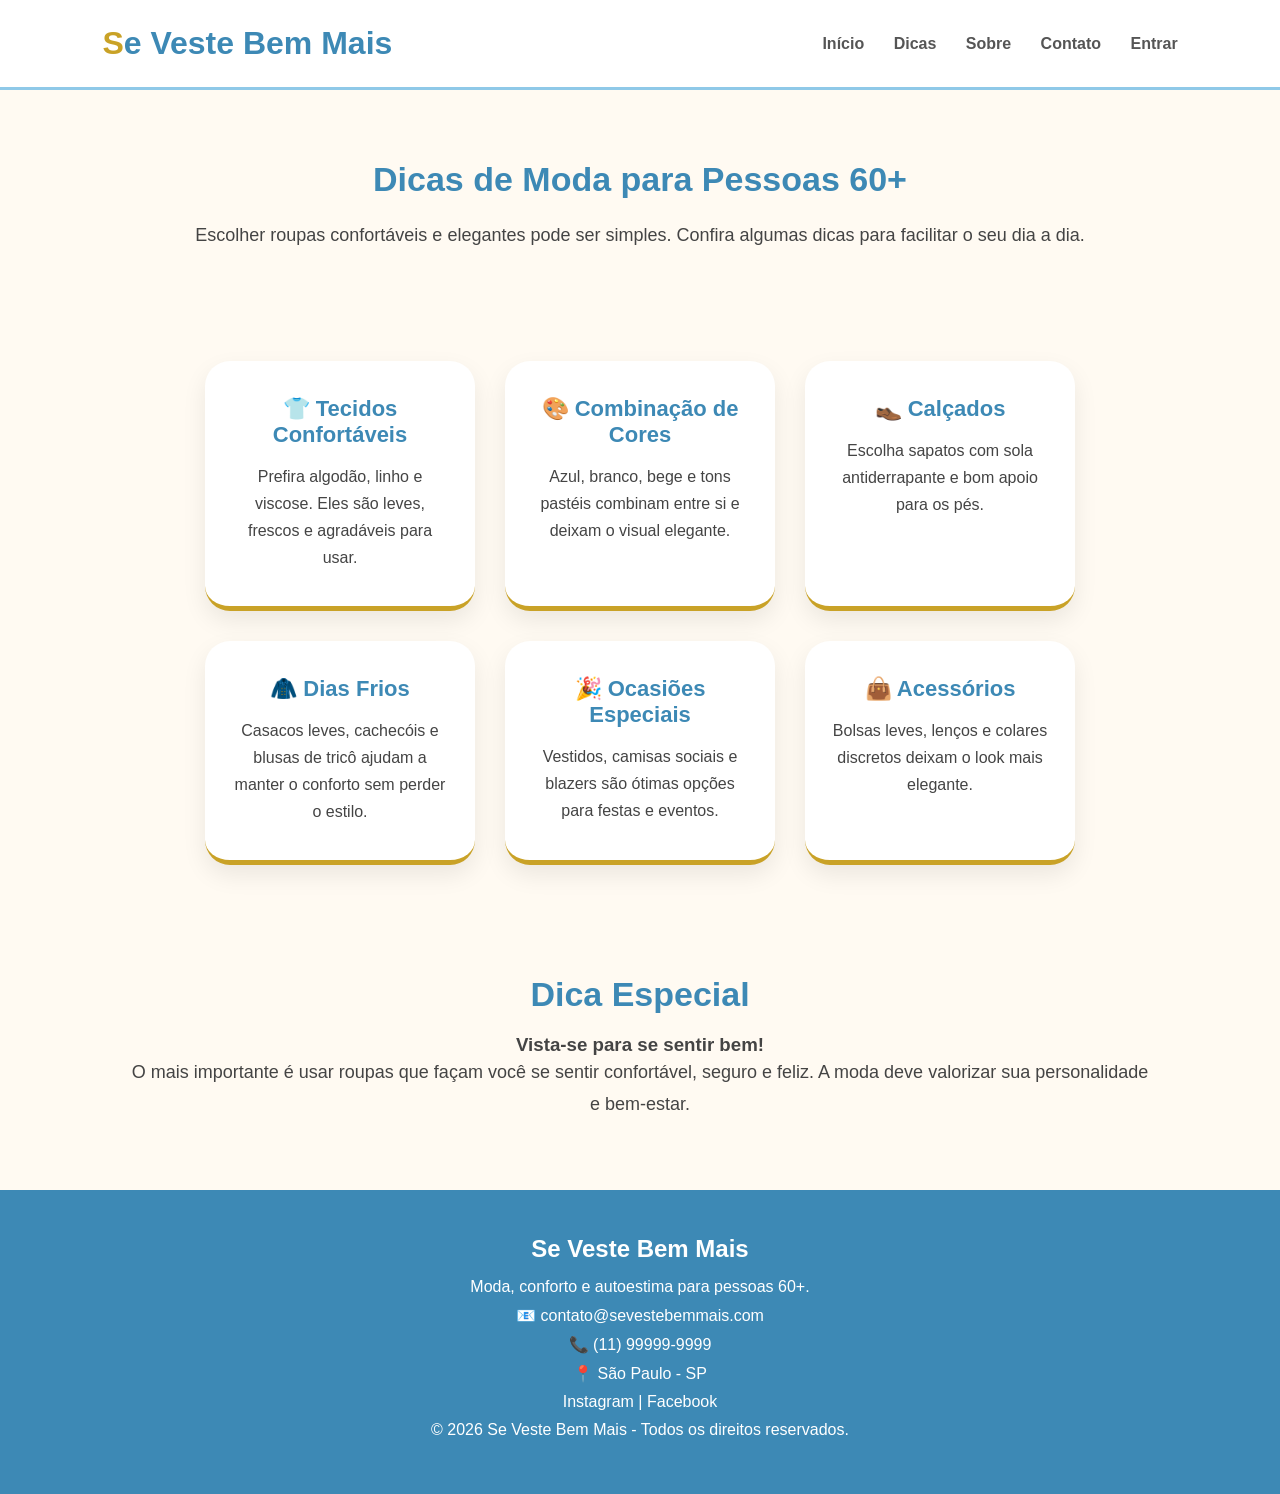
==== dicas.html @ 17ca2b83 "0408" ====
<!DOCTYPE html>
<html lang="pt-BR">
<head>
    <meta charset="UTF-8">
    <meta name="viewport" content="width=device-width, initial-scale=1.0">
    <title>Dicas | Se Veste Bem Mais</title>
    <link rel="stylesheet" href="css/estilo.css">
</head>
<body>

<header>

    <h1>Se Veste Bem Mais</h1>

    <nav>
        <a href="index.html">Início</a>
        <a href="dicas.html">Dicas</a>
        <a href="sobre.html">Sobre</a>
        <a href="index.html#contato">Contato</a>
        <a href="login.html">Entrar</a>
    </nav>

</header>

<section class="sobre">

    <h2>Dicas de Moda para Pessoas 60+</h2>

    <p>
        Escolher roupas confortáveis e elegantes pode ser simples.
        Confira algumas dicas para facilitar o seu dia a dia.
    </p>

</section>

<section class="cards">

    <div class="card">
        <h3>👕 Tecidos Confortáveis</h3>
        <p>
            Prefira algodão, linho e viscose. Eles são leves,
            frescos e agradáveis para usar.
        </p>
    </div>

    <div class="card">
        <h3>🎨 Combinação de Cores</h3>
        <p>
            Azul, branco, bege e tons pastéis combinam entre si e
            deixam o visual elegante.
        </p>
    </div>

    <div class="card">
        <h3>👞 Calçados</h3>
        <p>
            Escolha sapatos com sola antiderrapante e bom apoio
            para os pés.
        </p>
    </div>

    <div class="card">
        <h3>🧥 Dias Frios</h3>
        <p>
            Casacos leves, cachecóis e blusas de tricô ajudam a
            manter o conforto sem perder o estilo.
        </p>
    </div>

    <div class="card">
        <h3>🎉 Ocasiões Especiais</h3>
        <p>
            Vestidos, camisas sociais e blazers são ótimas opções
            para festas e eventos.
        </p>
    </div>

    <div class="card">
        <h3>👜 Acessórios</h3>
        <p>
            Bolsas leves, lenços e colares discretos deixam o look
            mais elegante.
        </p>
    </div>

</section>

<section class="dica">

    <h2>Dica Especial</h2>

    <h3>Vista-se para se sentir bem!</h3>

    <p>
        O mais importante é usar roupas que façam você se sentir
        confortável, seguro e feliz. A moda deve valorizar sua
        personalidade e bem-estar.
    </p>

</section>

<footer>

    <h2>Se Veste Bem Mais</h2>

    <p>Moda, conforto e autoestima para pessoas 60+.</p>

    <p>📧 contato@sevestebemmais.com</p>

    <p>📞 (11) 99999-9999</p>

    <p>📍 São Paulo - SP</p>

    <p>Instagram | Facebook</p>

    <p>© 2026 Se Veste Bem Mais - Todos os direitos reservados.</p>

</footer>

</body>
</html>
---- css/estilo.css ----
/* =====================================
   SE VESTE BEM MAIS
   Design elegante e acolhedor
===================================== */

*{
    margin:0;
    padding:0;
    box-sizing:border-box;
    font-family:"Segoe UI", Arial, sans-serif;
}

html{
    scroll-behavior:smooth;
}


:root{

    --azul:#8fc9e8;
    --azul-forte:#3d89b5;
    --azul-claro:#eaf7ff;
    --dourado:#c9a227;
    --creme:#fffaf2;
    --branco:#ffffff;
    --texto:#444;

}


body{

    background:var(--creme);
    color:var(--texto);

}


/* =====================
        HEADER
===================== */


header{

    background:white;
    padding:25px 8%;

    display:flex;
    justify-content:space-between;
    align-items:center;

    border-bottom:3px solid var(--azul);

}


header h1{

    font-size:32px;
    color:var(--azul-forte);

}


header h1::first-letter{

    color:var(--dourado);

}



nav a{

    text-decoration:none;
    color:#555;

    margin-left:25px;

    font-weight:600;

}


nav a:hover{

    color:var(--dourado);

}



/* =====================
        BANNER
===================== */


.banner{

    min-height:80vh;

    display:flex;
    align-items:center;
    justify-content:space-between;

    padding:60px 10%;

    background:

    linear-gradient(
    120deg,
    var(--azul-claro),
    white
    );

}



.texto{

    width:50%;

}



.texto h2{

    font-size:48px;

    color:var(--azul-forte);

    margin-bottom:25px;

}



.texto p{

    font-size:19px;

    line-height:32px;

    margin-bottom:35px;

}



.banner img{

    width:420px;

    border-radius:40px;

    box-shadow:
    0 15px 35px rgba(0,0,0,.15);

}



/* =====================
        BOTÃO
===================== */


.botao{

    background:var(--dourado);

    color:white;

    padding:16px 35px;

    border-radius:50px;

    text-decoration:none;

    font-weight:bold;

    display:inline-block;

}



.botao:hover{

    background:var(--azul-forte);

}



/* =====================
        SEÇÕES
===================== */


.sobre,
.dica,
.lojas{

    text-align:center;

    padding:70px 10%;

}



.sobre h2,
.dica h2,
.lojas h2{

    color:var(--azul-forte);

    font-size:34px;

    margin-bottom:20px;

}



.sobre p,
.dica p{

    font-size:18px;

    line-height:32px;

}



/* =====================
        CARDS
===================== */


.cards{

    display:flex;

    justify-content:center;

    flex-wrap:wrap;

    gap:30px;

    padding:40px 8%;

}



.card{

    background:white;

    width:270px;

    padding:35px 25px;

    border-radius:25px;

    text-align:center;


    box-shadow:

    0 10px 25px rgba(0,0,0,.08);


    border-bottom:5px solid var(--dourado);


}



.card h3{

    color:var(--azul-forte);

    margin-bottom:15px;

    font-size:22px;

}



.card p{

    line-height:27px;

}



/* =====================
          LOGIN
===================== */


.login{

    min-height:75vh;

    display:flex;

    justify-content:center;

    align-items:center;

}



.caixa-login{

    background:white;

    width:420px;

    padding:45px;

    border-radius:30px;


    box-shadow:

    0 15px 35px rgba(0,0,0,.12);

}



.caixa-login h2{

    text-align:center;

    color:var(--azul-forte);

    margin-bottom:25px;

}



form input{

    width:100%;

    padding:15px;

    margin:10px 0 20px;

    border-radius:12px;

    border:1px solid #ddd;

}



form button{

    border:none;

    cursor:pointer;

    width:100%;

}



/* =====================
          FOOTER
===================== */


footer{

    background:var(--azul-forte);

    color:white;

    text-align:center;

    padding:45px;

}



footer h2{

    margin-bottom:15px;

}



footer p{

    margin:10px;

}



/* =====================
      CELULAR
===================== */


@media(max-width:850px){

header{

    flex-direction:column;
    gap:20px;

}


.banner{

    flex-direction:column;
    text-align:center;

}


.texto{

    width:100%;

}


.banner img{

    margin-top:40px;

}


.texto h2{

    font-size:35px;

}


}
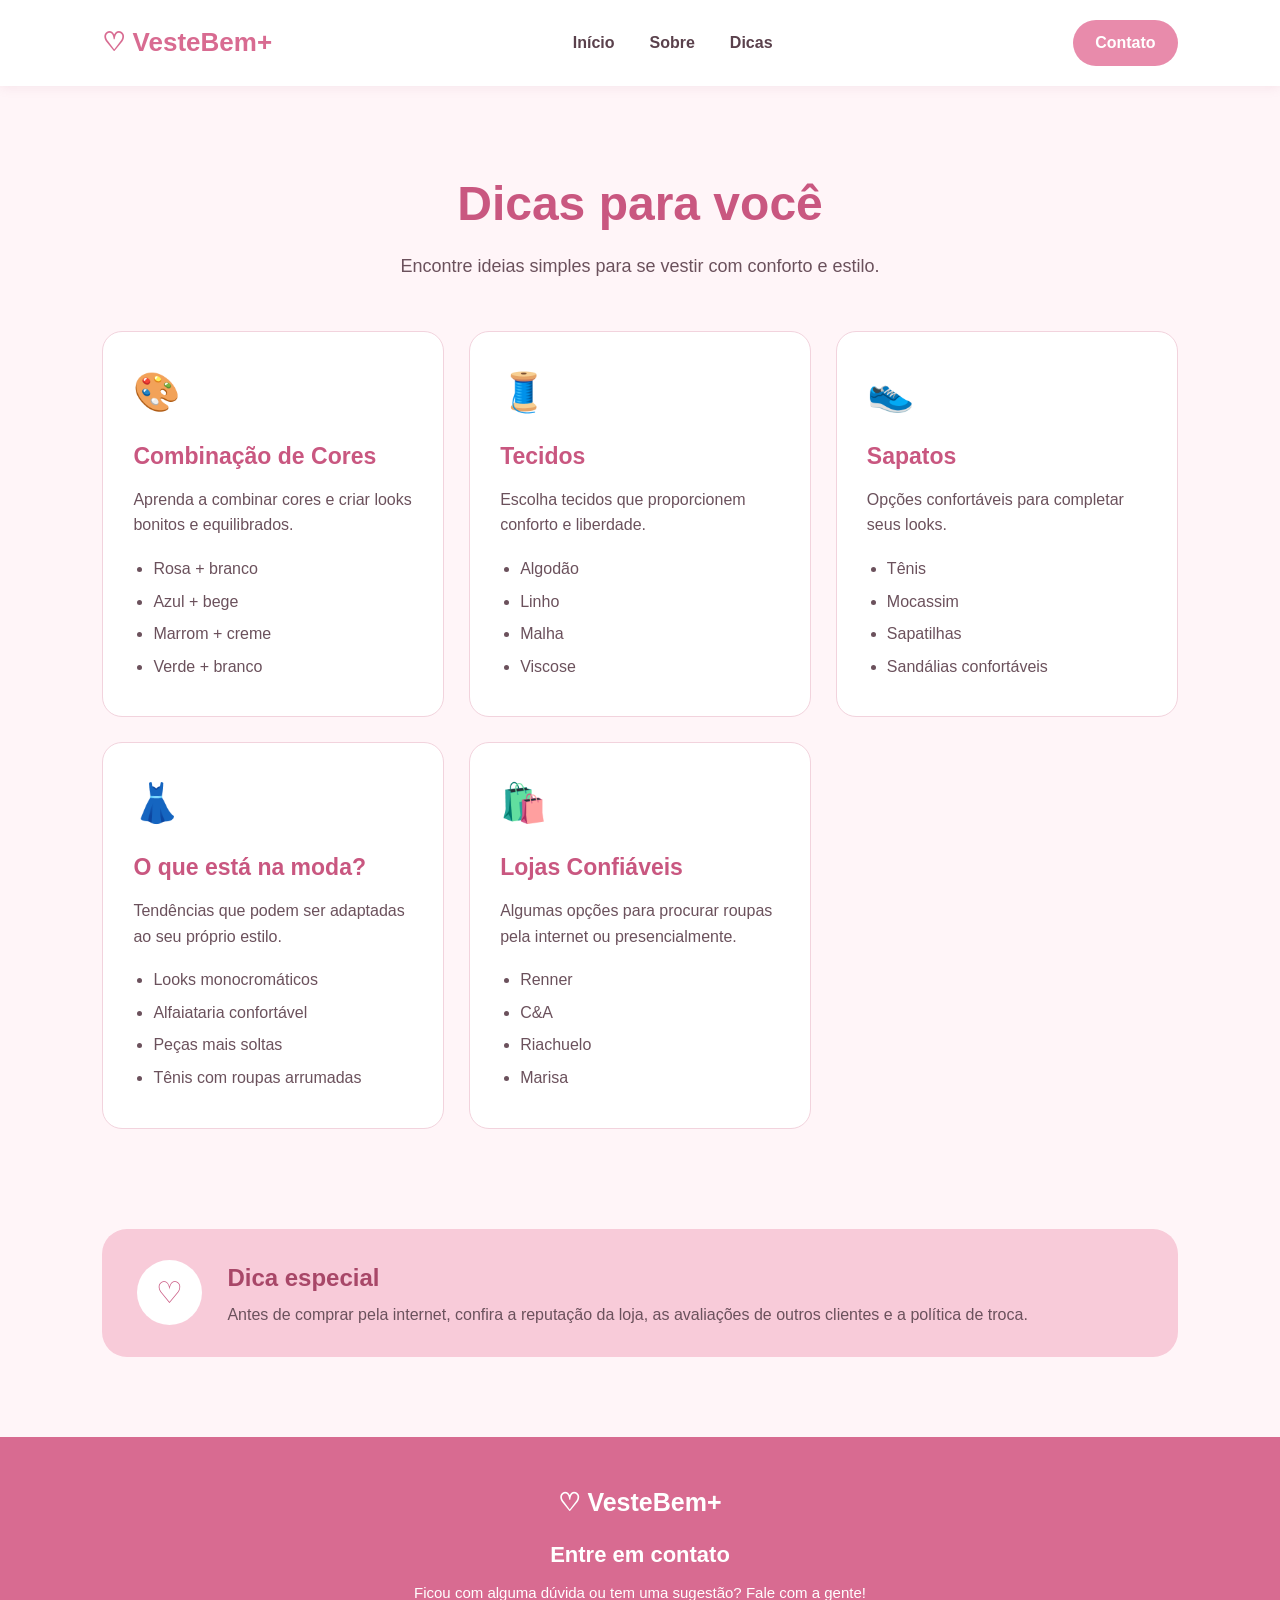
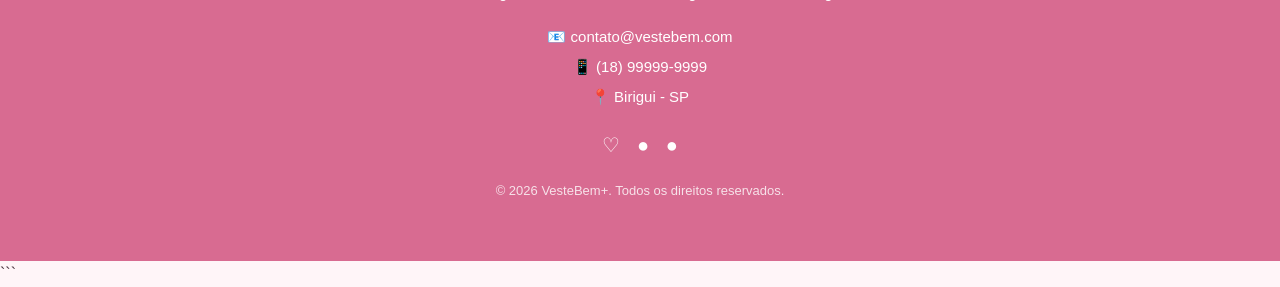
==== commit 0efeaef9: "11/08" ====
--- a/dicas.html
+++ b/dicas.html
@@ -1,121 +1,227 @@
 <!DOCTYPE html>
 <html lang="pt-BR">
+
 <head>
     <meta charset="UTF-8">
     <meta name="viewport" content="width=device-width, initial-scale=1.0">
-    <title>Dicas | Se Veste Bem Mais</title>
+
+    <title>Dicas | VesteBem+</title>
+
     <link rel="stylesheet" href="css/estilo.css">
 </head>
+
 <body>
 
-<header>
-
-    <h1>Se Veste Bem Mais</h1>
-
-    <nav>
-        <a href="index.html">Início</a>
-        <a href="dicas.html">Dicas</a>
-        <a href="sobre.html">Sobre</a>
-        <a href="index.html#contato">Contato</a>
-        <a href="login.html">Entrar</a>
-    </nav>
-
-</header>
-
-<section class="sobre">
-
-    <h2>Dicas de Moda para Pessoas 60+</h2>
-
-    <p>
-        Escolher roupas confortáveis e elegantes pode ser simples.
-        Confira algumas dicas para facilitar o seu dia a dia.
-    </p>
-
-</section>
-
-<section class="cards">
-
-    <div class="card">
-        <h3>👕 Tecidos Confortáveis</h3>
+    <!-- CABEÇALHO -->
+    <header>
+
+        <div class="logo">
+            ♡ VesteBem+
+        </div>
+
+        <nav>
+            <a href="index.html">Início</a>
+            <a href="sobre.html">Sobre</a>
+            <a href="dicas.html">Dicas</a>
+        </nav>
+
+        <a href="#contato" class="botao-contato">Contato</a>
+
+    </header>
+
+    <!-- CONTEÚDO PRINCIPAL -->
+    <main>
+
+        <section class="dicas">
+
+            <h1>Dicas para você</h1>
+
+            <p class="subtitulo">
+                Encontre ideias simples para se vestir
+                com conforto e estilo.
+            </p>
+
+            <!-- CATEGORIAS -->
+            <div class="dicas-grid">
+
+                <!-- CORES -->
+                <div class="dica-card">
+
+                    <div class="dica-icone">
+                        🎨
+                    </div>
+
+                    <h2>Combinação de Cores</h2>
+
+                    <p>
+                        Aprenda a combinar cores e criar
+                        looks bonitos e equilibrados.
+                    </p>
+
+                    <ul>
+                        <li>Rosa + branco</li>
+                        <li>Azul + bege</li>
+                        <li>Marrom + creme</li>
+                        <li>Verde + branco</li>
+                    </ul>
+
+                </div>
+
+
+                <!-- TECIDOS -->
+                <div class="dica-card">
+
+                    <div class="dica-icone">
+                        🧵
+                    </div>
+
+                    <h2>Tecidos</h2>
+
+                    <p>
+                        Escolha tecidos que proporcionem
+                        conforto e liberdade.
+                    </p>
+
+                    <ul>
+                        <li>Algodão</li>
+                        <li>Linho</li>
+                        <li>Malha</li>
+                        <li>Viscose</li>
+                    </ul>
+
+                </div>
+
+
+                <!-- SAPATOS -->
+                <div class="dica-card">
+
+                    <div class="dica-icone">
+                        👟
+                    </div>
+
+                    <h2>Sapatos</h2>
+
+                    <p>
+                        Opções confortáveis para completar
+                        seus looks.
+                    </p>
+
+                    <ul>
+                        <li>Tênis</li>
+                        <li>Mocassim</li>
+                        <li>Sapatilhas</li>
+                        <li>Sandálias confortáveis</li>
+                    </ul>
+
+                </div>
+
+
+                <!-- MODA -->
+                <div class="dica-card">
+
+                    <div class="dica-icone">
+                        👗
+                    </div>
+
+                    <h2>O que está na moda?</h2>
+
+                    <p>
+                        Tendências que podem ser adaptadas
+                        ao seu próprio estilo.
+                    </p>
+
+                    <ul>
+                        <li>Looks monocromáticos</li>
+                        <li>Alfaiataria confortável</li>
+                        <li>Peças mais soltas</li>
+                        <li>Tênis com roupas arrumadas</li>
+                    </ul>
+
+                </div>
+
+
+                <!-- LOJAS -->
+                <div class="dica-card">
+
+                    <div class="dica-icone">
+                        🛍️
+                    </div>
+
+                    <h2>Lojas Confiáveis</h2>
+
+                    <p>
+                        Algumas opções para procurar roupas
+                        pela internet ou presencialmente.
+                    </p>
+
+                    <ul>
+                        <li>Renner</li>
+                        <li>C&A</li>
+                        <li>Riachuelo</li>
+                        <li>Marisa</li>
+                    </ul>
+
+                </div>
+
+            </div>
+
+        </section>
+
+
+        <!-- DICA ESPECIAL -->
+        <section class="dica-especial">
+
+            <div class="icone-especial">
+                ♡
+            </div>
+
+            <div>
+
+                <h2>Dica especial</h2>
+
+                <p>
+                    Antes de comprar pela internet,
+                    confira a reputação da loja,
+                    as avaliações de outros clientes
+                    e a política de troca.
+                </p>
+
+            </div>
+
+        </section>
+
+    </main>
+    <!-- RODAPÉ -->
+
+    <footer id="contato">
+    
+        <div class="footer-logo">
+            ♡ VesteBem+
+        </div>
+    
+        <h3>Entre em contato</h3>
+    
         <p>
-            Prefira algodão, linho e viscose. Eles são leves,
-            frescos e agradáveis para usar.
+            Ficou com alguma dúvida ou tem uma sugestão?
+            Fale com a gente!
         </p>
-    </div>
-
-    <div class="card">
-        <h3>🎨 Combinação de Cores</h3>
-        <p>
-            Azul, branco, bege e tons pastéis combinam entre si e
-            deixam o visual elegante.
+    
+        <div class="contato-info">
+            <p>📧 contato@vestebem.com</p>
+            <p>📱 (18) 99999-9999</p>
+            <p>📍 Birigui - SP</p>
+        </div>
+    
+        <div class="redes">
+            ♡ &nbsp; ● &nbsp; ●
+        </div>
+    
+        <p class="copyright">
+            © 2026 VesteBem+. Todos os direitos reservados.
         </p>
-    </div>
-
-    <div class="card">
-        <h3>👞 Calçados</h3>
-        <p>
-            Escolha sapatos com sola antiderrapante e bom apoio
-            para os pés.
-        </p>
-    </div>
-
-    <div class="card">
-        <h3>🧥 Dias Frios</h3>
-        <p>
-            Casacos leves, cachecóis e blusas de tricô ajudam a
-            manter o conforto sem perder o estilo.
-        </p>
-    </div>
-
-    <div class="card">
-        <h3>🎉 Ocasiões Especiais</h3>
-        <p>
-            Vestidos, camisas sociais e blazers são ótimas opções
-            para festas e eventos.
-        </p>
-    </div>
-
-    <div class="card">
-        <h3>👜 Acessórios</h3>
-        <p>
-            Bolsas leves, lenços e colares discretos deixam o look
-            mais elegante.
-        </p>
-    </div>
-
-</section>
-
-<section class="dica">
-
-    <h2>Dica Especial</h2>
-
-    <h3>Vista-se para se sentir bem!</h3>
-
-    <p>
-        O mais importante é usar roupas que façam você se sentir
-        confortável, seguro e feliz. A moda deve valorizar sua
-        personalidade e bem-estar.
-    </p>
-
-</section>
-
-<footer>
-
-    <h2>Se Veste Bem Mais</h2>
-
-    <p>Moda, conforto e autoestima para pessoas 60+.</p>
-
-    <p>📧 contato@sevestebemmais.com</p>
-
-    <p>📞 (11) 99999-9999</p>
-
-    <p>📍 São Paulo - SP</p>
-
-    <p>Instagram | Facebook</p>
-
-    <p>© 2026 Se Veste Bem Mais - Todos os direitos reservados.</p>
-
-</footer>
-
+    
+    </footer>
 </body>
-</html>+
+</html>
+```
--- a/css/estilo.css
+++ b/css/estilo.css
@@ -1,464 +1,678 @@
-/* =====================================
-   SE VESTE BEM MAIS
-   Design elegante e acolhedor
-===================================== */
-
-*{
-    margin:0;
-    padding:0;
-    box-sizing:border-box;
-    font-family:"Segoe UI", Arial, sans-serif;
-}
-
-html{
-    scroll-behavior:smooth;
-}
-
-
-:root{
-
-    --azul:#8fc9e8;
-    --azul-forte:#3d89b5;
-    --azul-claro:#eaf7ff;
-    --dourado:#c9a227;
-    --creme:#fffaf2;
-    --branco:#ffffff;
-    --texto:#444;
-
-}
-
-
-body{
-
-    background:var(--creme);
-    color:var(--texto);
-
-}
-
-
-/* =====================
-        HEADER
-===================== */
-
-
-header{
-
-    background:white;
-    padding:25px 8%;
-
-    display:flex;
-    justify-content:space-between;
-    align-items:center;
-
-    border-bottom:3px solid var(--azul);
-
-}
-
-
-header h1{
-
-    font-size:32px;
-    color:var(--azul-forte);
-
-}
-
-
-header h1::first-letter{
-
-    color:var(--dourado);
-
-}
-
-
-
-nav a{
-
-    text-decoration:none;
-    color:#555;
-
-    margin-left:25px;
-
-    font-weight:600;
-
-}
-
-
-nav a:hover{
-
-    color:var(--dourado);
-
-}
-
-
-
-/* =====================
-        BANNER
-===================== */
-
-
-.banner{
-
-    min-height:80vh;
-
-    display:flex;
-    align-items:center;
-    justify-content:space-between;
-
-    padding:60px 10%;
-
-    background:
-
-    linear-gradient(
-    120deg,
-    var(--azul-claro),
-    white
+
+
+  /* CONFIGURAÇÕES GERAIS*/
+* {
+    margin: 0;
+    padding: 0;
+    box-sizing: border-box;
+}
+
+body {
+    font-family: Arial, Helvetica, sans-serif;
+    background-color: #fff5f8;
+    color: #4a3540;
+    line-height: 1.6;
+}
+
+a {
+    text-decoration: none;
+    color: inherit;
+}
+
+/* CABEÇALHO */
+
+header {
+    width: 100%;
+    background-color: #ffffff;
+
+    display: flex;
+    align-items: center;
+    justify-content: space-between;
+
+    padding: 20px 8%;
+
+    box-shadow: 0 2px 10px rgba(190, 120, 145, 0.12);
+
+    position: relative;
+    z-index: 10;
+}
+
+.logo {
+    font-size: 26px;
+    font-weight: bold;
+    color: #d86b91;
+}
+
+nav {
+    display: flex;
+    gap: 35px;
+}
+
+nav a {
+    font-size: 16px;
+    font-weight: bold;
+    color: #5a414c;
+
+    transition: 0.3s;
+}
+
+nav a:hover {
+    color: #d86b91;
+}
+
+.botao-contato {
+    background-color: #e88bab;
+    color: white;
+
+    padding: 10px 22px;
+
+    border-radius: 25px;
+
+    font-weight: bold;
+
+    transition: 0.3s;
+}
+
+.botao-contato:hover {
+    background-color: #d86b91;
+    transform: translateY(-2px);
+}
+
+/* BANNER DA PÁGINA INICIAL */
+
+.banner {
+    min-height: 560px;
+
+    padding: 70px 8%;
+
+    display: flex;
+    align-items: center;
+    justify-content: space-between;
+
+    gap: 50px;
+
+    background: linear-gradient(
+        135deg,
+        #ffe9f0,
+        #fff7fa
     );
-
-}
-
-
-
-.texto{
-
-    width:50%;
-
-}
-
-
-
-.texto h2{
-
-    font-size:48px;
-
-    color:var(--azul-forte);
-
-    margin-bottom:25px;
-
-}
-
-
-
-.texto p{
-
-    font-size:19px;
-
-    line-height:32px;
-
-    margin-bottom:35px;
-
-}
-
-
-
-.banner img{
-
-    width:420px;
-
-    border-radius:40px;
-
-    box-shadow:
-    0 15px 35px rgba(0,0,0,.15);
-
-}
-
-
-
-/* =====================
-        BOTÃO
-===================== */
-
-
-.botao{
-
-    background:var(--dourado);
-
-    color:white;
-
-    padding:16px 35px;
-
-    border-radius:50px;
-
-    text-decoration:none;
-
-    font-weight:bold;
-
-    display:inline-block;
-
-}
-
-
-
-.botao:hover{
-
-    background:var(--azul-forte);
-
-}
-
-
-
-/* =====================
-        SEÇÕES
-===================== */
-
-
-.sobre,
-.dica,
-.lojas{
-
-    text-align:center;
-
-    padding:70px 10%;
-
-}
-
-
-
-.sobre h2,
-.dica h2,
-.lojas h2{
-
-    color:var(--azul-forte);
-
-    font-size:34px;
-
-    margin-bottom:20px;
-
-}
-
-
-
-.sobre p,
-.dica p{
-
-    font-size:18px;
-
-    line-height:32px;
-
-}
-
-
-
-/* =====================
-        CARDS
-===================== */
-
-
-.cards{
-
-    display:flex;
-
-    justify-content:center;
-
-    flex-wrap:wrap;
-
-    gap:30px;
-
-    padding:40px 8%;
-
-}
-
-
-
-.card{
-
-    background:white;
-
-    width:270px;
-
-    padding:35px 25px;
-
-    border-radius:25px;
-
-    text-align:center;
-
-
-    box-shadow:
-
-    0 10px 25px rgba(0,0,0,.08);
-
-
-    border-bottom:5px solid var(--dourado);
-
-
-}
-
-
-
-.card h3{
-
-    color:var(--azul-forte);
-
-    margin-bottom:15px;
-
-    font-size:22px;
-
-}
-
-
-
-.card p{
-
-    line-height:27px;
-
-}
-
-
-
-/* =====================
-          LOGIN
-===================== */
-
-
-.login{
-
-    min-height:75vh;
-
-    display:flex;
-
-    justify-content:center;
-
-    align-items:center;
-
-}
-
-
-
-.caixa-login{
-
-    background:white;
-
-    width:420px;
-
-    padding:45px;
-
-    border-radius:30px;
-
-
-    box-shadow:
-
-    0 15px 35px rgba(0,0,0,.12);
-
-}
-
-
-
-.caixa-login h2{
-
-    text-align:center;
-
-    color:var(--azul-forte);
-
-    margin-bottom:25px;
-
-}
-
-
-
-form input{
-
-    width:100%;
-
-    padding:15px;
-
-    margin:10px 0 20px;
-
-    border-radius:12px;
-
-    border:1px solid #ddd;
-
-}
-
-
-
-form button{
-
-    border:none;
-
-    cursor:pointer;
-
-    width:100%;
-
-}
-
-
-
-/* =====================
-          FOOTER
-===================== */
-
-
-footer{
-
-    background:var(--azul-forte);
-
-    color:white;
-
-    text-align:center;
-
-    padding:45px;
-
-}
-
-
-
-footer h2{
-
-    margin-bottom:15px;
-
-}
-
-
-
-footer p{
-
-    margin:10px;
-
-}
-
-
-
-/* =====================
-      CELULAR
-===================== */
-
-
-@media(max-width:850px){
-
-header{
-
-    flex-direction:column;
-    gap:20px;
-
-}
-
-
-.banner{
-
-    flex-direction:column;
-    text-align:center;
-
-}
-
-
-.texto{
-
-    width:100%;
-
-}
-
-
-.banner img{
-
-    margin-top:40px;
-
-}
-
-
-.texto h2{
-
-    font-size:35px;
-
-}
-
-
-}+}
+
+.banner-texto {
+    width: 50%;
+}
+
+.banner-texto h1 {
+    font-size: 58px;
+    line-height: 1.1;
+
+    color: #c95780;
+
+    margin-bottom: 25px;
+}
+
+.banner-texto p {
+    font-size: 19px;
+
+    max-width: 500px;
+
+    margin-bottom: 30px;
+
+    color: #6b515c;
+}
+
+.botao {
+    display: inline-block;
+
+    background-color: #d96f94;
+
+    color: white;
+
+    padding: 14px 28px;
+
+    border-radius: 30px;
+
+    font-weight: bold;
+
+    transition: 0.3s;
+}
+
+.botao:hover {
+    background-color: #c95780;
+
+    transform: translateY(-3px);
+}
+
+.banner-imagem {
+    width: 45%;
+}
+
+.banner-imagem img {
+    width: 100%;
+
+    max-width: 520px;
+
+    display: block;
+
+    margin: auto;
+
+    border-radius: 30px;
+
+    box-shadow: 0 10px 30px rgba(160, 90, 115, 0.18);
+}
+
+
+/*SEÇÃO DE ESTILO*/
+
+.estilo {
+    padding: 80px 8%;
+
+    text-align: center;
+
+    background-color: #ffffff;
+}
+
+.estilo h2 {
+    color: #c95780;
+
+    font-size: 32px;
+
+    margin-bottom: 45px;
+}
+
+.cards {
+    display: grid;
+
+    grid-template-columns: repeat(3, 1fr);
+
+    gap: 25px;
+}
+
+.card {
+    background-color: #fff5f8;
+
+    padding: 35px 25px;
+
+    border-radius: 20px;
+
+    border: 1px solid #f5d5df;
+
+    transition: 0.3s;
+}
+
+.card:hover {
+    transform: translateY(-6px);
+
+    box-shadow: 0 10px 25px rgba(190, 100, 130, 0.12);
+}
+
+.icone {
+    width: 65px;
+    height: 65px;
+
+    margin: 0 auto 20px;
+
+    display: flex;
+    align-items: center;
+    justify-content: center;
+
+    border-radius: 50%;
+
+    background-color: #f8c5d6;
+
+    color: #b94f74;
+
+    font-size: 28px;
+}
+
+.card h3 {
+    color: #c95780;
+
+    margin-bottom: 12px;
+
+    font-size: 21px;
+}
+
+.card p {
+    color: #6b515c;
+
+    font-size: 15px;
+}
+
+/*FRASE */
+
+.frase {
+    padding: 65px 8%;
+
+    text-align: center;
+
+    background-color: #f8cbd9;
+}
+
+.frase p {
+    max-width: 800px;
+
+    margin: auto;
+
+    font-size: 25px;
+
+    font-style: italic;
+
+    color: #7c4357;
+}
+
+
+/*ATALHOS*/
+
+.atalhos {
+    padding: 80px 8%;
+
+    display: grid;
+
+    grid-template-columns: repeat(4, 1fr);
+
+    gap: 20px;
+
+    background-color: #fff5f8;
+}
+
+.atalho {
+    background-color: white;
+
+    padding: 30px 20px;
+
+    text-align: center;
+
+    border-radius: 20px;
+
+    border: 1px solid #f2d3dd;
+
+    transition: 0.3s;
+}
+
+.atalho:hover {
+    transform: translateY(-5px);
+
+    box-shadow: 0 10px 25px rgba(180, 100, 125, 0.12);
+}
+
+.atalho span {
+    display: block;
+
+    font-size: 35px;
+
+    margin-bottom: 15px;
+}
+
+.atalho h3 {
+    color: #c95780;
+
+    margin-bottom: 10px;
+}
+
+.atalho p {
+    color: #6b515c;
+
+    font-size: 14px;
+}
+
+
+/* PÁGINA SOBRE*/
+
+.sobre {
+    padding: 80px 8%;
+
+    display: flex;
+
+    align-items: center;
+
+    justify-content: space-between;
+
+    gap: 60px;
+}
+
+.sobre-texto {
+    width: 55%;
+}
+
+.sobre-texto h1 {
+    color: #c95780;
+
+    font-size: 48px;
+
+    margin-bottom: 25px;
+}
+
+.sobre-texto p {
+    color: #6b515c;
+
+    font-size: 17px;
+
+    margin-bottom: 18px;
+}
+
+.sobre-imagem {
+    width: 40%;
+}
+
+.sobre-imagem img {
+    width: 100%;
+
+    border-radius: 30px;
+
+    box-shadow: 0 10px 30px rgba(160, 90, 115, 0.18);
+}
+
+.objetivos {
+    padding: 80px 8%;
+
+    text-align: center;
+
+    background-color: #ffffff;
+}
+
+.objetivos h2 {
+    color: #c95780;
+
+    font-size: 32px;
+
+    margin-bottom: 45px;
+}
+
+.objetivos .cards {
+    grid-template-columns: repeat(4, 1fr);
+}
+
+
+/*  PÁGINA DICAS*/
+
+.dicas {
+    padding: 80px 8%;
+
+    text-align: center;
+}
+
+.dicas h1 {
+    font-size: 48px;
+
+    color: #c95780;
+
+    margin-bottom: 10px;
+}
+
+.subtitulo {
+    color: #6b515c;
+
+    font-size: 18px;
+
+    margin-bottom: 50px;
+}
+
+.dicas-grid {
+    display: grid;
+
+    grid-template-columns: repeat(3, 1fr);
+
+    gap: 25px;
+
+    text-align: left;
+}
+
+.dica-card {
+    background-color: white;
+
+    padding: 30px;
+
+    border-radius: 20px;
+
+    border: 1px solid #f2d3dd;
+
+    transition: 0.3s;
+}
+
+.dica-card:hover {
+    transform: translateY(-5px);
+
+    box-shadow: 0 10px 25px rgba(180, 100, 125, 0.12);
+}
+
+.dica-icone {
+    font-size: 38px;
+
+    margin-bottom: 15px;
+}
+
+.dica-card h2 {
+    color: #c95780;
+
+    margin-bottom: 12px;
+
+    font-size: 23px;
+}
+
+.dica-card p {
+    color: #6b515c;
+
+    margin-bottom: 18px;
+}
+
+.dica-card ul {
+    padding-left: 20px;
+
+    color: #6b515c;
+}
+
+.dica-card li {
+    margin-bottom: 7px;
+}
+
+/*DICA ESPECIAL*/
+
+.dica-especial {
+    margin: 20px 8% 80px;
+
+    padding: 30px 35px;
+
+    background-color: #f8cbd9;
+
+    border-radius: 25px;
+
+    display: flex;
+
+    align-items: center;
+
+    gap: 25px;
+}
+
+.icone-especial {
+    width: 65px;
+    height: 65px;
+
+    flex-shrink: 0;
+
+    display: flex;
+    align-items: center;
+    justify-content: center;
+
+    border-radius: 50%;
+
+    background-color: white;
+
+    color: #c95780;
+
+    font-size: 30px;
+}
+
+.dica-especial h2 {
+    color: #a84768;
+
+    margin-bottom: 5px;
+}
+
+.dica-especial p {
+    color: #6b515c;
+}
+
+/*  RODAPÉ */
+
+footer {
+    background-color: #d86b91;
+
+    color: white;
+
+    text-align: center;
+
+    padding: 45px 8%;
+}
+
+.footer-logo {
+    font-size: 25px;
+
+    font-weight: bold;
+
+    margin-bottom: 10px;
+}
+
+footer p {
+    margin-bottom: 15px;
+
+    font-size: 15px;
+}
+
+.redes {
+    font-size: 20px;
+
+    margin: 20px 0;
+}
+
+.copyright {
+    opacity: 0.8;
+
+    font-size: 13px;
+}
+
+/*RESPONSIVIDADE*/
+
+@media (max-width: 900px) {
+
+    header {
+        flex-direction: column;
+
+        gap: 20px;
+    }
+
+    .banner {
+        flex-direction: column;
+
+        text-align: center;
+    }
+
+    .banner-texto {
+        width: 100%;
+    }
+
+    .banner-texto p {
+        margin-left: auto;
+        margin-right: auto;
+    }
+
+    .banner-imagem {
+        width: 80%;
+    }
+
+    .cards,
+    .objetivos .cards {
+        grid-template-columns: repeat(2, 1fr);
+    }
+
+    .atalhos {
+        grid-template-columns: repeat(2, 1fr);
+    }
+
+    .sobre {
+        flex-direction: column;
+    }
+
+    .sobre-texto,
+    .sobre-imagem {
+        width: 100%;
+    }
+
+    .dicas-grid {
+        grid-template-columns: repeat(2, 1fr);
+    }
+}
+
+/* ÁREA DE CONTATO */
+
+#contato {
+    scroll-margin-top: 20px;
+}
+
+footer h3 {
+    font-size: 22px;
+    margin: 15px 0 8px;
+}
+
+.contato-info {
+    margin: 20px 0;
+}
+
+.contato-info p {
+    margin: 6px 0;
+}
+
+@media (max-width: 600px) {
+
+    header {
+        padding: 20px;
+    }
+
+    nav {
+        gap: 15px;
+
+        flex-wrap: wrap;
+
+        justify-content: center;
+    }
+
+    .banner {
+        padding: 50px 20px;
+    }
+
+    .banner-texto h1 {
+        font-size: 40px;
+    }
+
+    .banner-imagem {
+        width: 100%;
+    }
+
+    .cards,
+    .objetivos .cards,
+    .atalhos,
+    .dicas-grid {
+        grid-template-columns: 1fr;
+    }
+
+    .sobre,
+    .dicas {
+        padding: 50px 20px;
+    }
+
+    .sobre-texto h1,
+    .dicas h1 {
+        font-size: 38px;
+    }
+
+    .dica-especial {
+        margin: 20px 20px 50px;
+
+        padding: 25px;
+
+        flex-direction: column;
+
+        text-align: center;
+    }
+}
+
